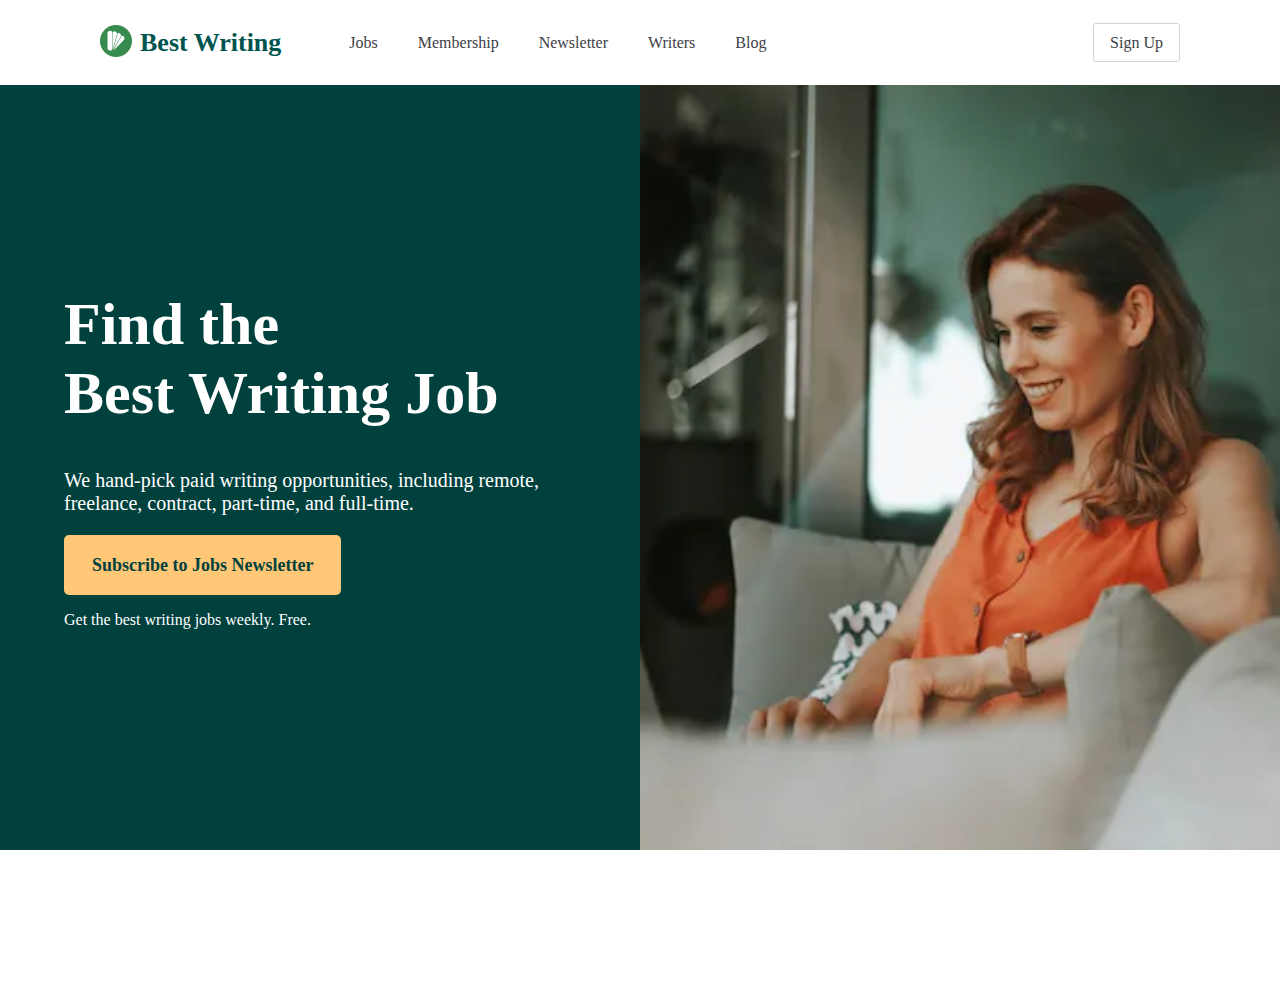
==== index.html @ 3f70e039 "first commit" ====
<!DOCTYPE html>
<html lang="en">
<head>
  <meta charset="UTF-8">
  <meta http-equiv="X-UA-Compatible" content="IE=edge">
  <meta name="viewport" content="width=device-width, initial-scale=1.0">
  <title>Best Writing</title>
  <link rel="stylesheet" href="style/style.css">
</head>
<body>
  <header>
    <nav class="container-nav">
      <div class="container-logo-menu">
        <div class="container-logo-title">
          <div class="logo">
            <img src="assets/imgs/tongue-depressor_8125813.png" alt="logo">
          </div>
          <div class="title">
            <h1>Best Writing</h1>
          </div>
        </div>
        <div class="list-menu">
          <ul>
            <li>Jobs</li>
            <li>Membership</li>
            <li>Newsletter</li>
            <li>Writers</li>
            <li>Blog</li>
          </ul>
        </div>
      </div>
      <div class="btn-sign-up">
        <a href=""><span>Sign Up</span></a>
      </div>
    </nav>
  </header>
  <main>
    <div class="container">
      <div class="columns">
        <div class="col-1">
          <div class="content-col-1">
            <h1>Find the <br>
              Best Writing Job</h1>
              <p>We hand-pick paid writing opportunities, including remote, freelance, contract, part-time, and full-time.</p>
              <a href="">Subscribe to Jobs Newsletter</a>
              <p>Get the best writing jobs weekly. Free.</p>
          </div>
        </div>
        <div class="col-2">
          <img src="assets/imgs/woman-laptop-smiling.webp" alt="woman smilling">
        </div>
      </div>
    </div>
  </main>
</body>
</html>
---- style/style.css ----
html, body {
  padding: 0;
  margin: 0;
  width: 100%;
  height: 100%;
}
.container-nav {
  position: fixed;
  top: 0;
  left: 0;
  right: 0%;
  z-index: 1000;
  background-color: white;
  display: flex;
  align-items: center;
  justify-content: space-between;
  padding: 25px 100px;
  height: 35px;
}
.container-logo-menu {
  display: flex;
}
.container-logo-title {
  display: flex;
  align-items: center;
}
.title {
  margin-left: 8px;
}
.title h1 {
  font-size: 26px;
  margin: 0;
  color: rgb(0 84 80);
}
.list-menu ul {
  display: flex;
  list-style: none;
  align-items: center;
  margin: 0;
  height: 100%;
  color: rgb(64 64 71);
}
.list-menu ul li {
  padding: 8px 12px;
  margin-left: 16px;
}
.btn-sign-up a {
  text-decoration: none;
  color: rgb(64 64 71);
  padding: 10px 16px;
  border-width: 1px;
  border-style: solid;
  border-radius: 3px;
  border-color: rgb(212 212 216);
}
main {
  height: 100%;
}
.container {
  height: 100%;
  padding-top: 85px;
}
.columns {
  height: 85%;
  display: flex;
}
.col-1 {
  width: 100%;
  height: 100%;
  background-color: #00413e;
  color: white;
  display: flex;
  justify-content: center;
  align-items: center;
}
.col-2 {
  width: 100%;
}
.content-col-1 {
  width: 80%;
  max-width: 80%;
}
.col-1 h1 {
  margin-top: 0;
  font-size: 3.75rem;
}
.content-col-1 :nth-child(2) {
  font-size: 1.25rem;
}
.col-1 a {
  color: #00413e;
  text-decoration: none;
  padding: 16px 28px;
  background-color: #ffc776;
  display: inline-block;
  border-radius: 5px;
  margin-left: auto;
  margin-right: auto;
  font-weight: 700;
  font-size: 1.125rem;
  line-height: 1.75rem;
}
img {
  width: 100%;
  height: 100%;
  object-fit: cover;
}
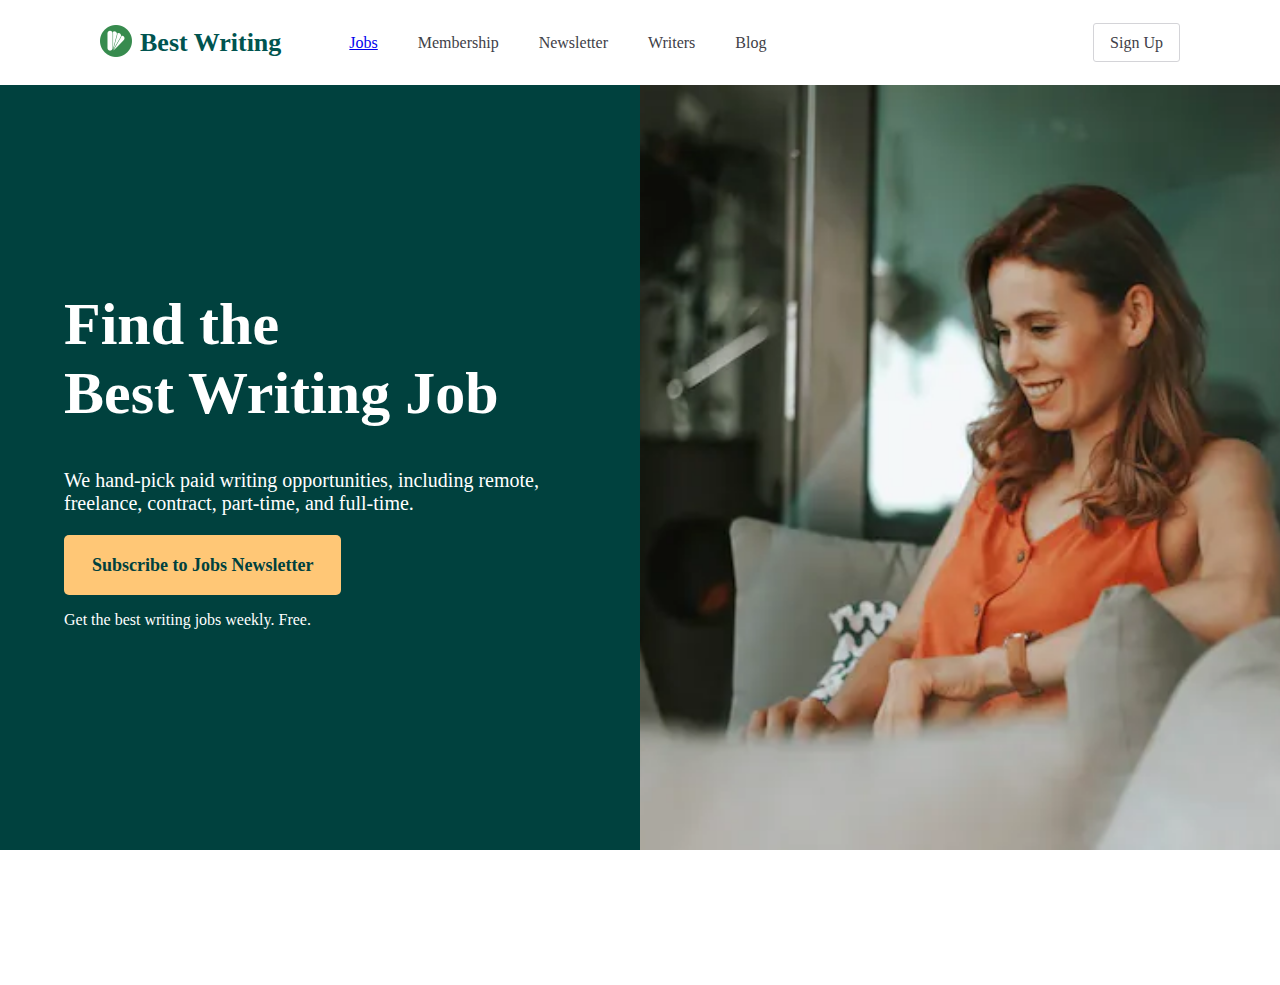
==== commit 73fc00f2: "updated to check aws codepipeline" ====
--- a/index.html
+++ b/index.html
@@ -21,7 +21,7 @@
         </div>
         <div class="list-menu">
           <ul>
-            <li>Jobs</li>
+            <li><a href="job.html">Jobs</a></li>
             <li>Membership</li>
             <li>Newsletter</li>
             <li>Writers</li>
